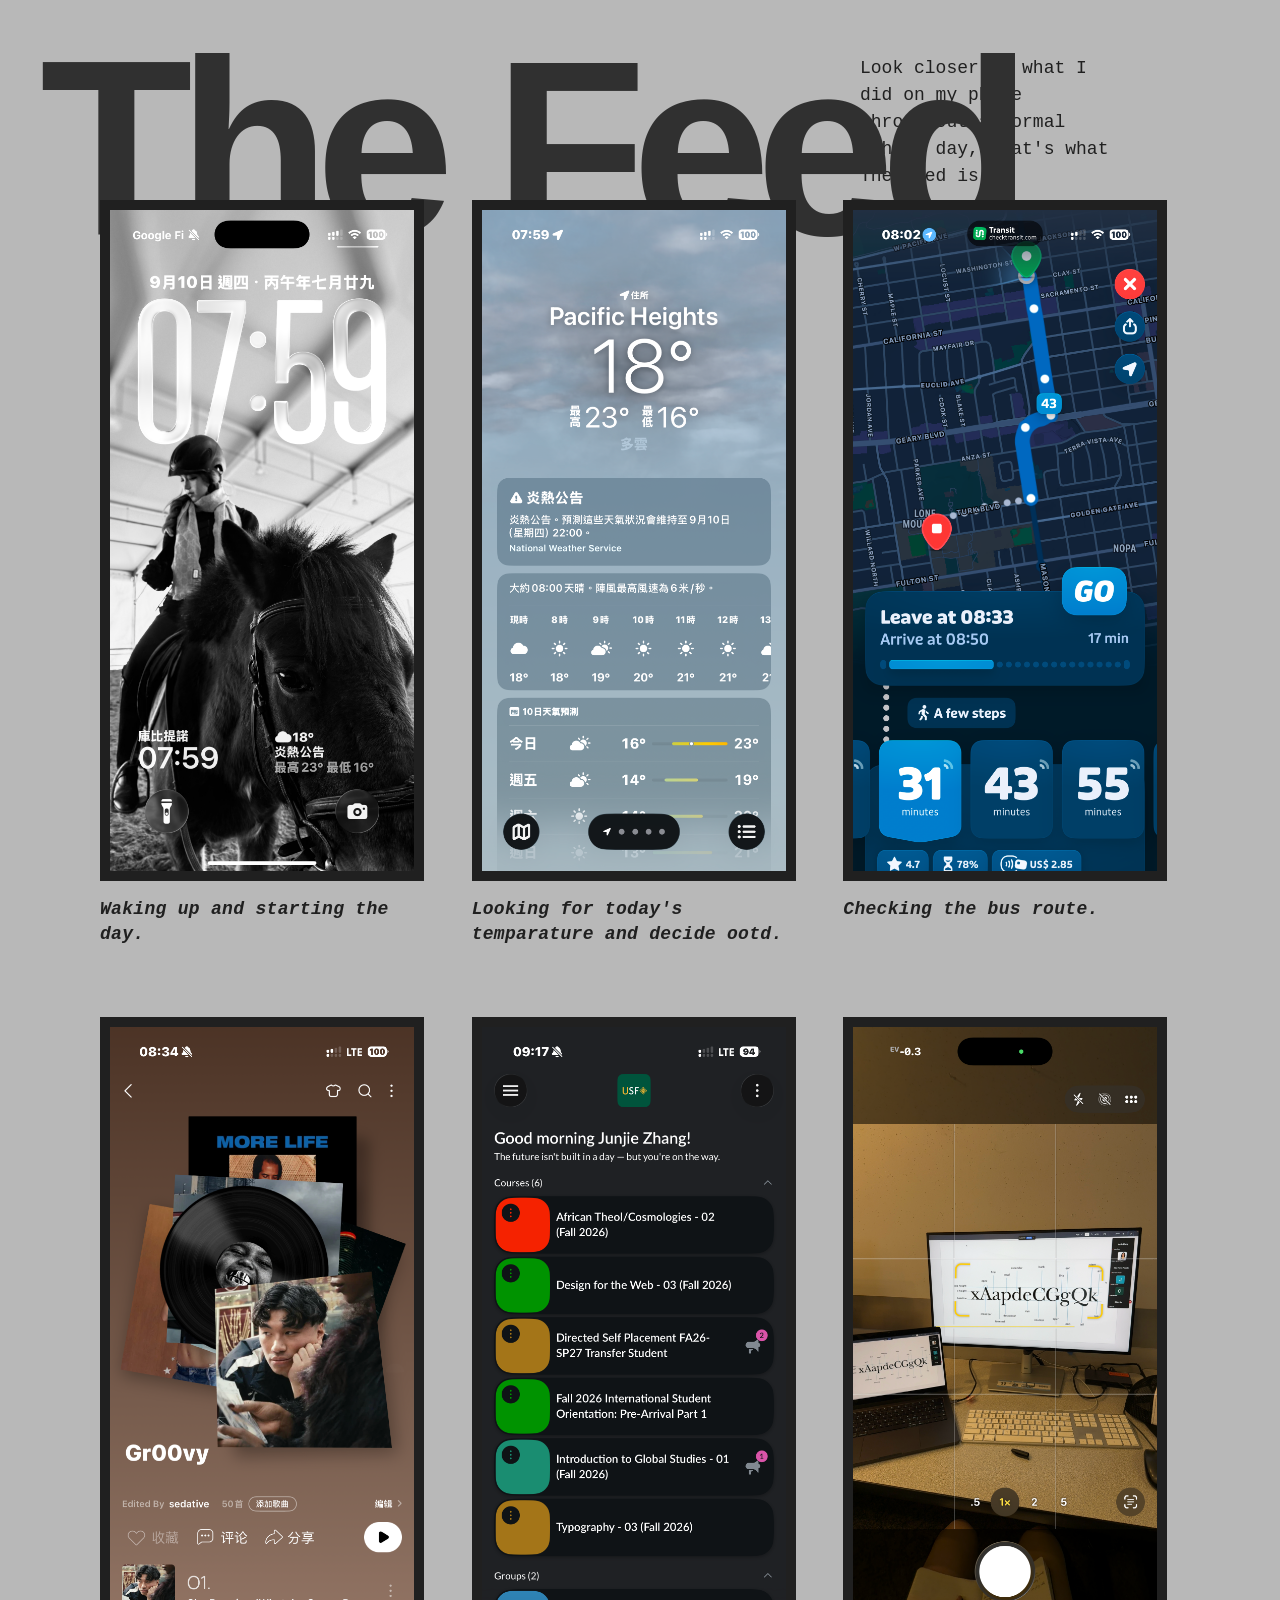
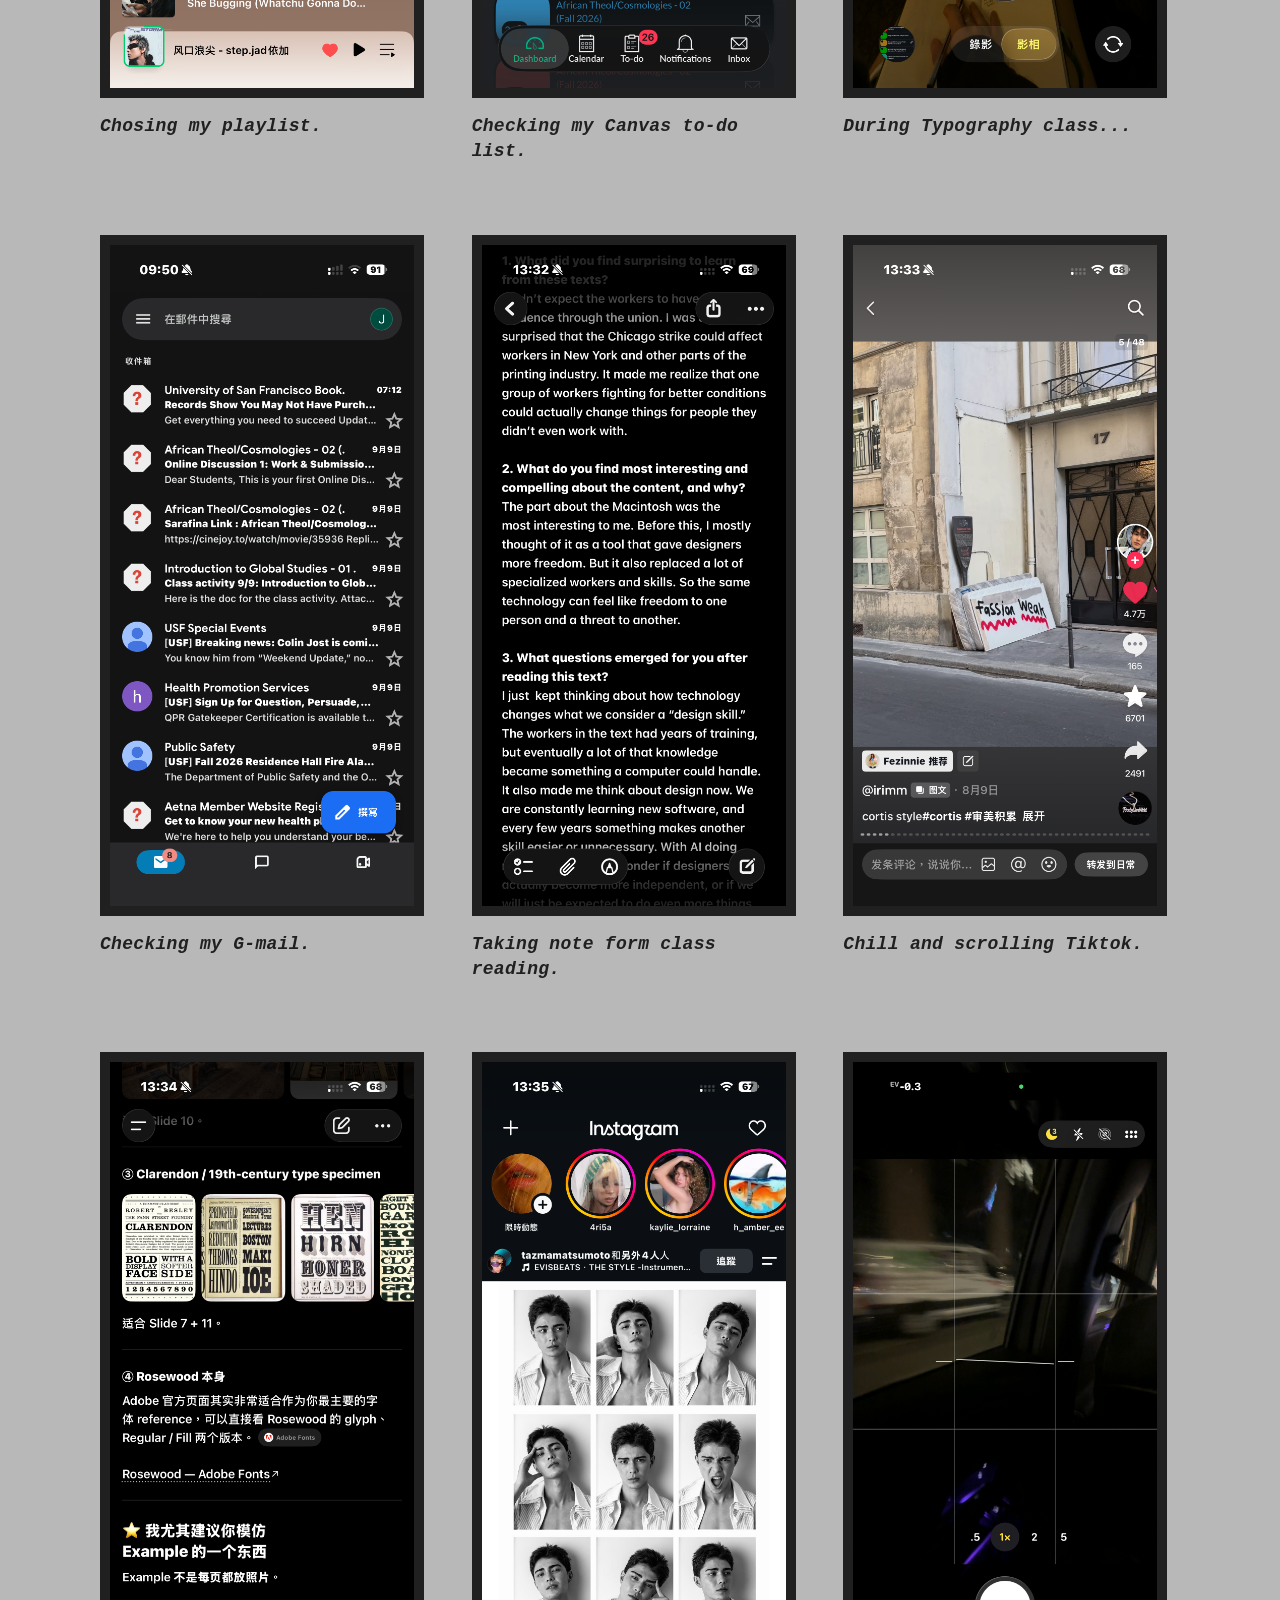
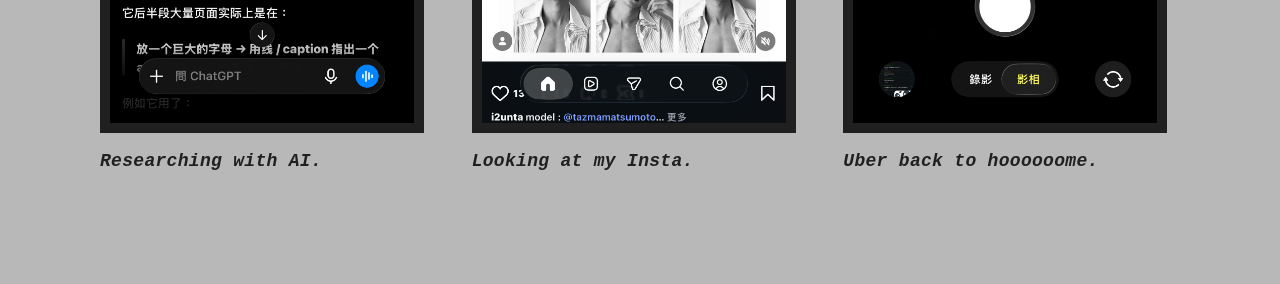
==== feed.html @ 2394cb05 "initial commit" ====
<!DOCTYPE html>

<html>
    <head>
        <meta charset="utf-8">
        <meta http-equiv="X-UA-Compatible" content="IE=edge">
        <title></title>
        <meta name="description" content="">
        <meta name="viewport" content="width=device-width, initial-scale=1">
        <link rel="stylesheet" href="style.css">
    </head>
    <body>
        <h1>The Feed</h1>
        <p class="intro">
         Look closer at what I did on my phone throughout a normal school day,
         that's what The Feed is.
        </p>

        <div class="feed">

            <div class="post">
                <img src="img/homepage.PNG" alt="Home page">
                <p>Waking up and starting the day.</p>
            </div>

            <div class="post">
                <img src="img/weather.PNG" alt="Looking for weather">
                <p>Looking for today's temparature and decide ootd.</p>
            </div>

            <div class="post">
                <img src="img/bus.PNG" alt="commuting">
                <p>Checking the bus route.</p>
            </div>

            <div class="post">
                <img src="img/music.PNG" alt="listening music">
                <p>Chosing my playlist.</p>
            </div>

            <div class="post">
                <img src="img/canvas.PNG" alt="checking canvas">
                <p>Checking my Canvas to-do list.</p>
            </div>

            <div class="post">
                <img src="img/class.PNG" alt="during class">
                <p>During Typography class...</p>
            </div>

            <div class="post">
                <img src="img/emial.PNG" alt="Checking e-mail">
                <p>Checking my G-mail.</p>
            </div>

            <div class="post">
                <img src="img/note.PNG" alt="reding notes">
                <p>Taking note form class reading.</p>
            </div>

            <div class="post">
                <img src="img/tiktok.PNG" alt="scrolling tiktok">
                <p>Chill and scrolling Tiktok.</p>
            </div>

            <div class="post">
                <img src="img/chatgpt.PNG" alt="researching from ChapGPT">
                <p>Researching with AI.</p>
            </div>

            <div class="post">
                <img src="img/ins.PNG" alt="scorlling ins">
                <p>Looking at my Insta.</p>
            </div>
            
            <div class="post">
                <img src="img/back to my own place.PNG" alt="going home">
                <p>Uber back to hoooooome.</p>
            </div>

        </div>
    </body>
</html>
---- style.css ----
body {
    background-color: #b8b8b8;
    color: #202020;
    font-family: Arial, Helvetica, sans-serif;
    margin: 0;
    padding: 40px;
}

h1 {
    position: absolute;
    top: 55px;
    left: 40px;
    z-index: 1;
    margin: 0;
    font-size: 250px;
    line-height: 0.75;
    font-weight: 800;
    letter-spacing: -15px;
    color: #303030;
    white-space: nowrap;
    font-family: Arial, Helvetica, sans-serif
}

.feed {
    position: relative;
    z-index: 2;
    width: 90%;
    max-width: 1200px;
    margin: 160px auto 0;
}

.post {
    display: inline-block;
    width: 30%;
    margin-right: 4%;
    margin-bottom: 70px;
    vertical-align: top;
}

.post:nth-child(3n) {
    margin-right: 0;
}

.post img {
    width: 100%;
    height: auto;
    display: block;
    box-sizing: border-box;
    border: 10px solid #202020;
    background-color: #eeeeee;
}

.post p {
    font-family: 'Courier New', Courier, monospace;
    font-size: 18px;
    font-weight: bold;
    font-style: italic;
    line-height: 1.4;
    letter-spacing: 0.3px;
    margin: 16px 0 0;
    text-align: left;
    color: #202020;
}

@media (max-width: 700px) {

    body {
        padding: 20px;
    }

    h1 {
        top: 40px;
        left: 20px;
        font-size: 110px;
        letter-spacing: -7px;
    }

    .feed {
        width: 100%;
        margin-top: 120px;
    }

    .post {
        width: 46%;
        margin-right: 7%;
        margin-bottom: 50px;
    }

    .post:nth-child(3n) {
        margin-right: 7%;
    }

    .post:nth-child(2n) {
        margin-right: 0;
    }

    .post img {
        border-width: 7px;
    }

    .post p {
        font-size: 15px;
    }
}
.intro {
    position: absolute;
    top: 55px;
    right: 160px;
    width: 260px;

    font-family: 'Courier New', Courier, monospace;
    font-size: 18px;
    line-height: 1.5;
    font-weight: normal;

    color: #202020;
    margin: 0;
}
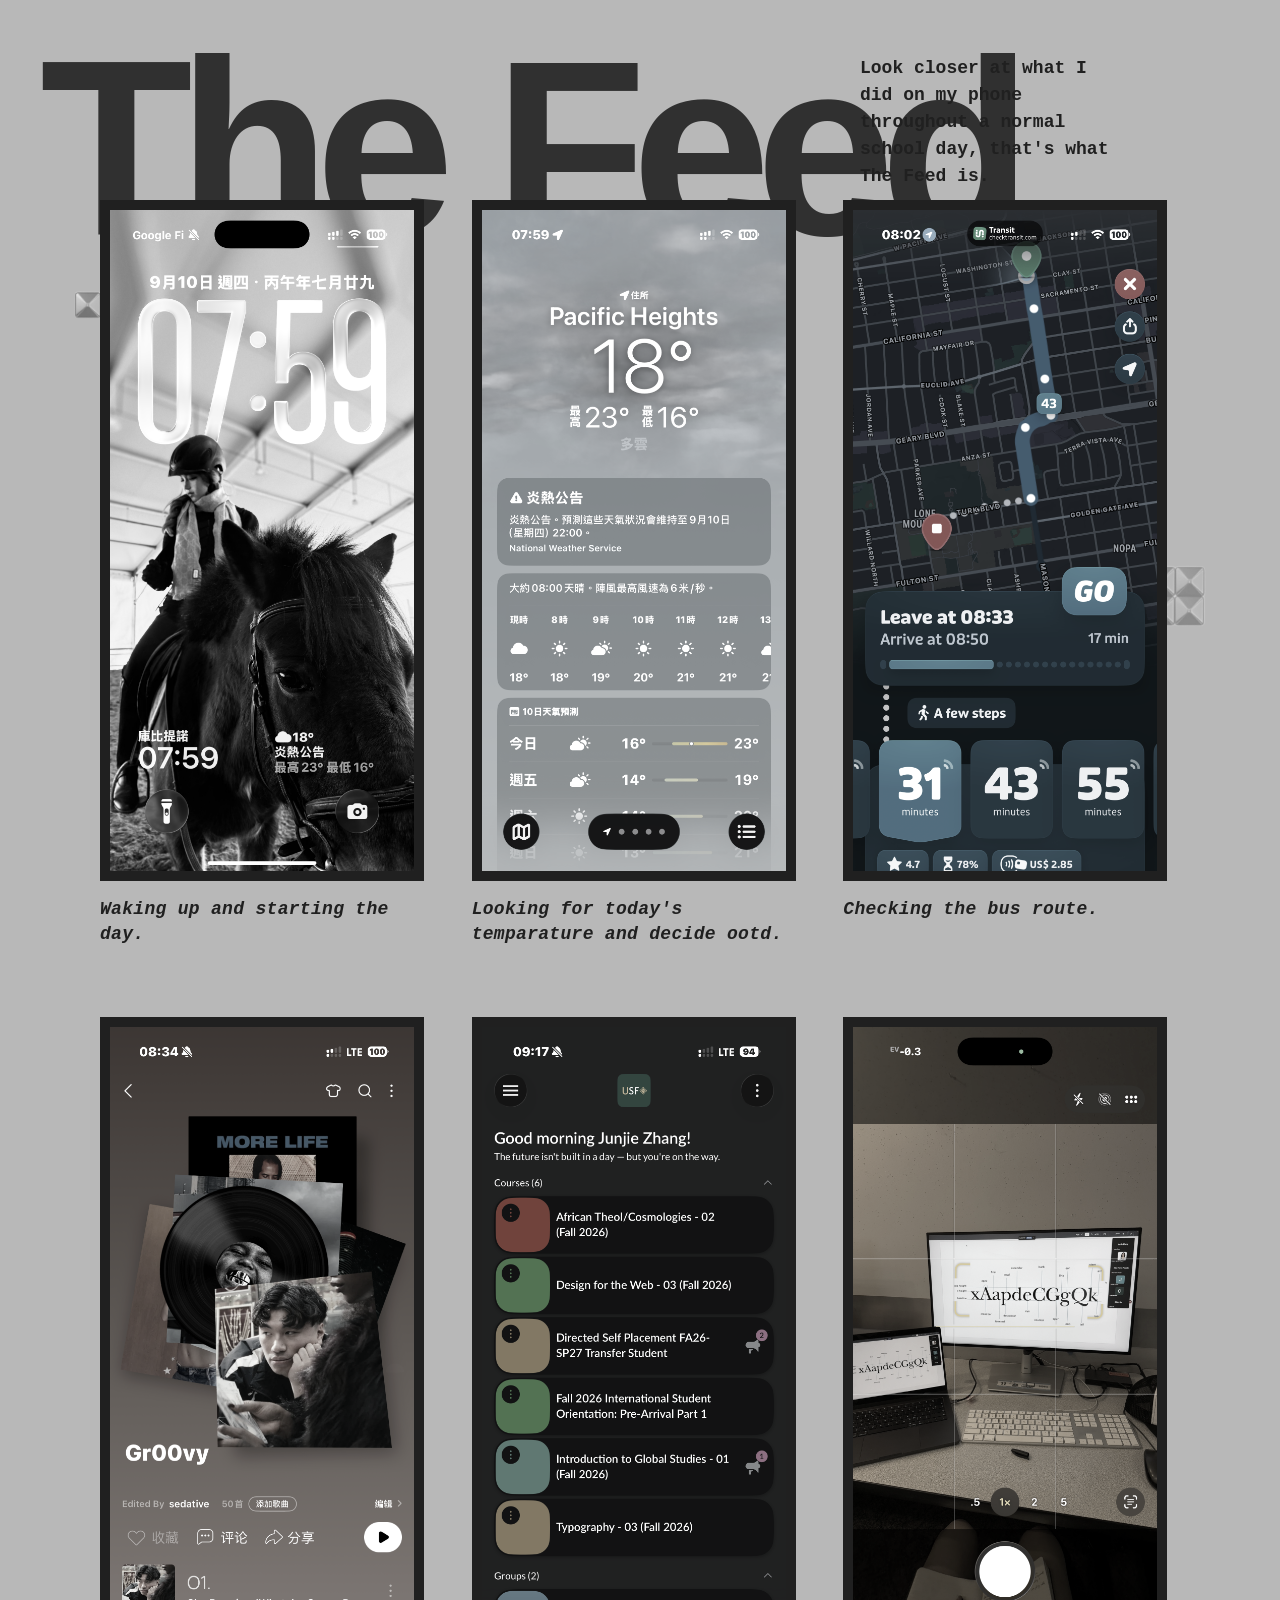
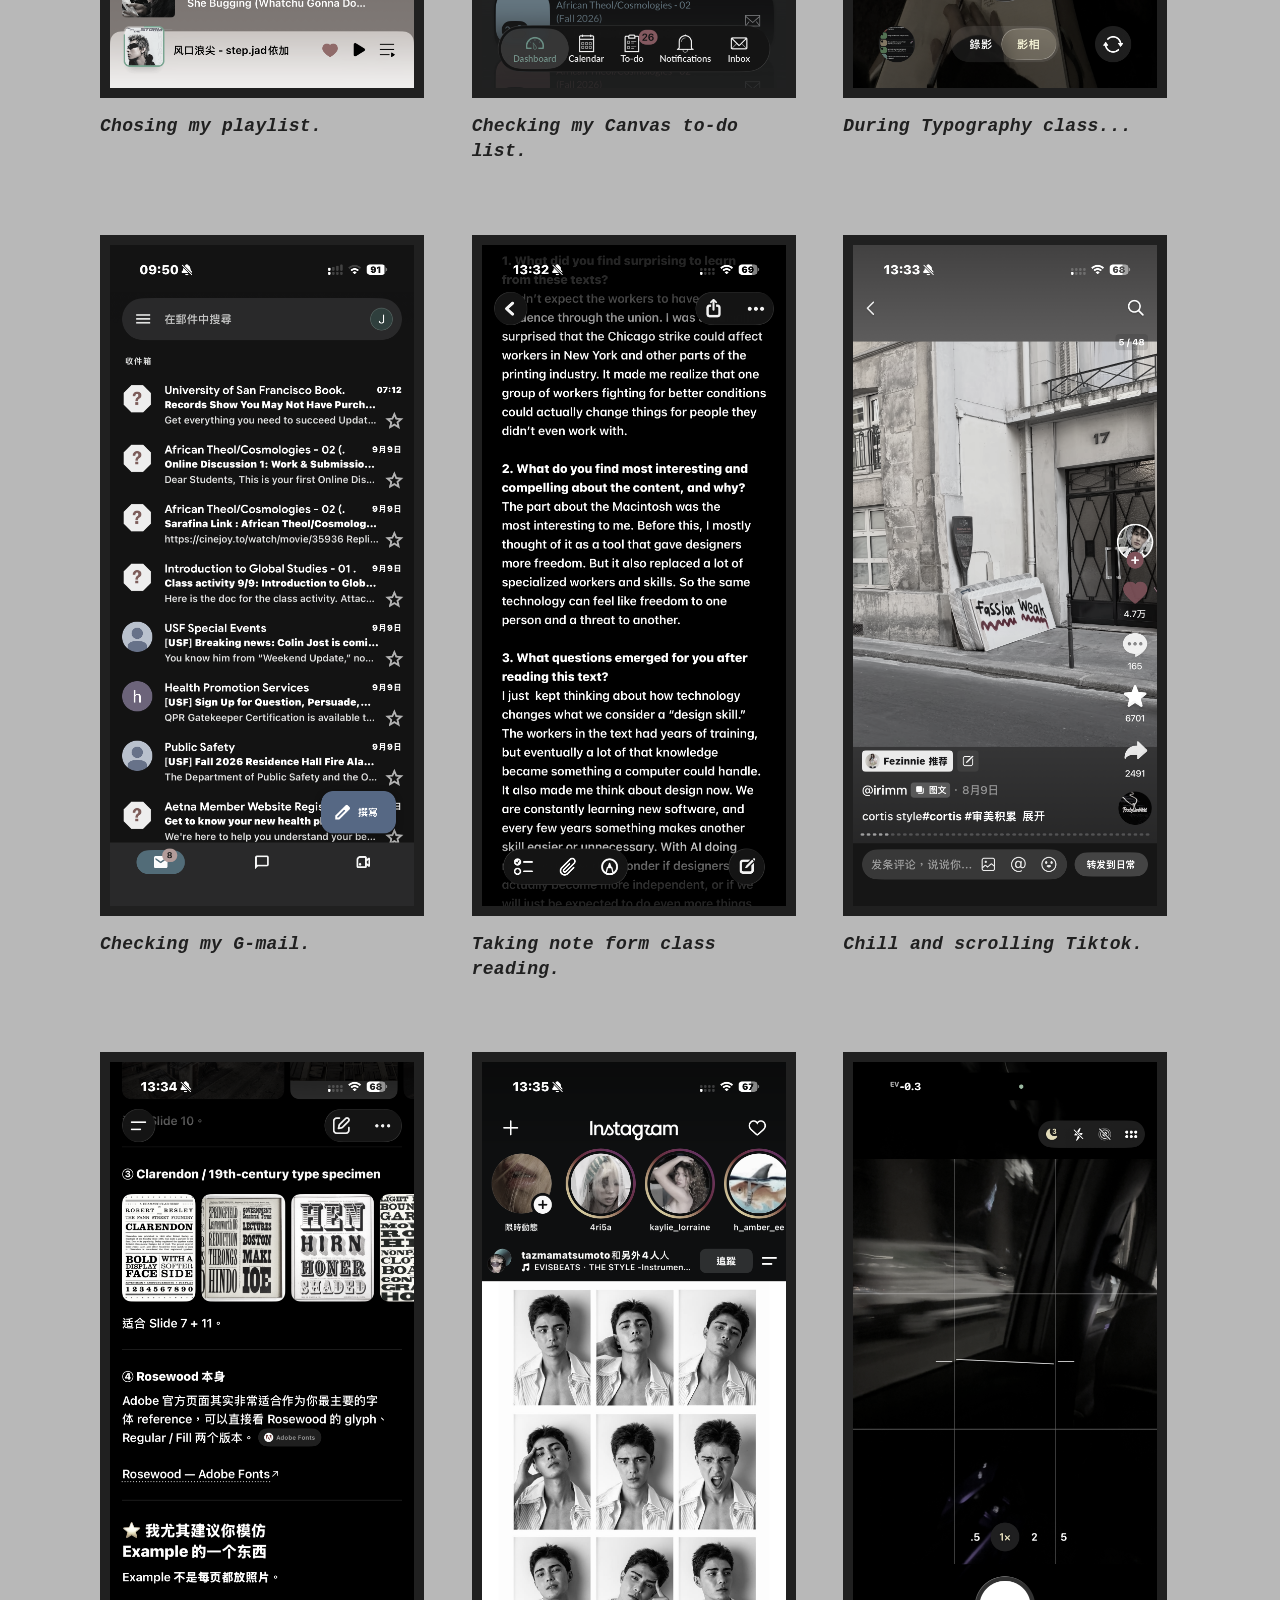
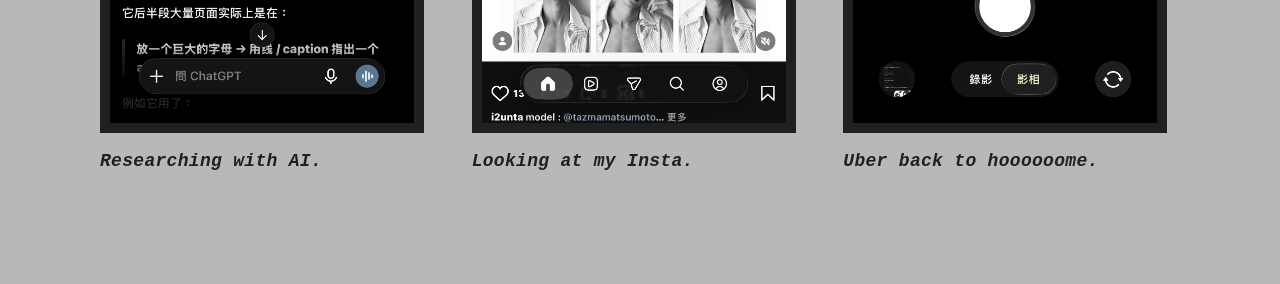
==== commit 821ec549: "changes" ====
--- a/feed.html
+++ b/feed.html
@@ -10,11 +10,18 @@
         <link rel="stylesheet" href="style.css">
     </head>
     <body>
+        <div class="fixed-layer">
         <h1>The Feed</h1>
         <p class="intro">
          Look closer at what I did on my phone throughout a normal school day,
          that's what The Feed is.
         </p>
+         <div class="background-elements">
+                 <img src="img/c1.png" class="bg-flower">
+                 <img src="img/c2.png" class="bg-horse">
+                 <img src="img/c3.png" class="bg-camera">
+         </div>
+        </div>
 
         <div class="feed">
 
@@ -77,6 +84,7 @@
                 <img src="img/back to my own place.PNG" alt="going home">
                 <p>Uber back to hoooooome.</p>
             </div>
+            
 
         </div>
     </body>
--- a/style.css
+++ b/style.css
@@ -4,10 +4,36 @@
     font-family: Arial, Helvetica, sans-serif;
     margin: 0;
     padding: 40px;
+
+}
+.fixed-layer {
+    position: fixed;
+    inset: 0;
+    z-index: 1;
+    pointer-events: none;
+}
+
+.fixed-layer h1 {
+    position: absolute;
+    top: 55px;
+    left: 40px;
+    z-index: 1;
+}
+
+.fixed-layer .intro {
+    position: absolute;
+    top: 55px;
+    right: 160px;
+    z-index: 1;
+}
+
+.fixed-layer img {
+    position: absolute;
+    z-index: 0;
 }
 
 h1 {
-    position: absolute;
+    position: fixed;
     top: 55px;
     left: 40px;
     z-index: 1;
@@ -48,7 +74,15 @@
     box-sizing: border-box;
     border: 10px solid #202020;
     background-color: #eeeeee;
+    filter: grayscale(15%) saturate(25%);
+    transition: filter 0.4s ease, transform 0.4s ease;
 }
+.post img:hover {
+    filter: grayscale(0%) saturate(100%);
+    transform: scale(1.02);
+}
+
+
 
 .post p {
     font-family: 'Courier New', Courier, monospace;
@@ -60,6 +94,10 @@
     margin: 16px 0 0;
     text-align: left;
     color: #202020;
+    transition: letter-spacing 0.3s ease;
+}
+.post:hover p {
+    letter-spacing: 1.5px;
 }
 
 @media (max-width: 700px) {
@@ -103,7 +141,7 @@
     }
 }
 .intro {
-    position: absolute;
+    position: fixed;
     top: 55px;
     right: 160px;
     width: 260px;
@@ -111,8 +149,42 @@
     font-family: 'Courier New', Courier, monospace;
     font-size: 18px;
     line-height: 1.5;
-    font-weight: normal;
+    font-weight: bold;
 
     color: #202020;
     margin: 0;
+}
+.background-elements {
+    position: fixed;
+    top: 0;
+    left: 0;
+    width: 100%;
+    height: 100%;
+    z-index: 1;
+    pointer-events: none;
+}
+
+.background-elements img {
+    position: absolute;
+}
+
+.bg-flower {
+    width: 180px;
+    top: 180px;
+    left: 40px;
+    opacity: 0.7;
+}
+
+.bg-horse {
+    width: 250px;
+    top: 500px;
+    right: 30px;
+    opacity: 0.5;
+}
+
+.bg-camera {
+    width: 160px;
+    bottom: 100px;
+    left: 100px;
+    opacity: 0.6;
 }
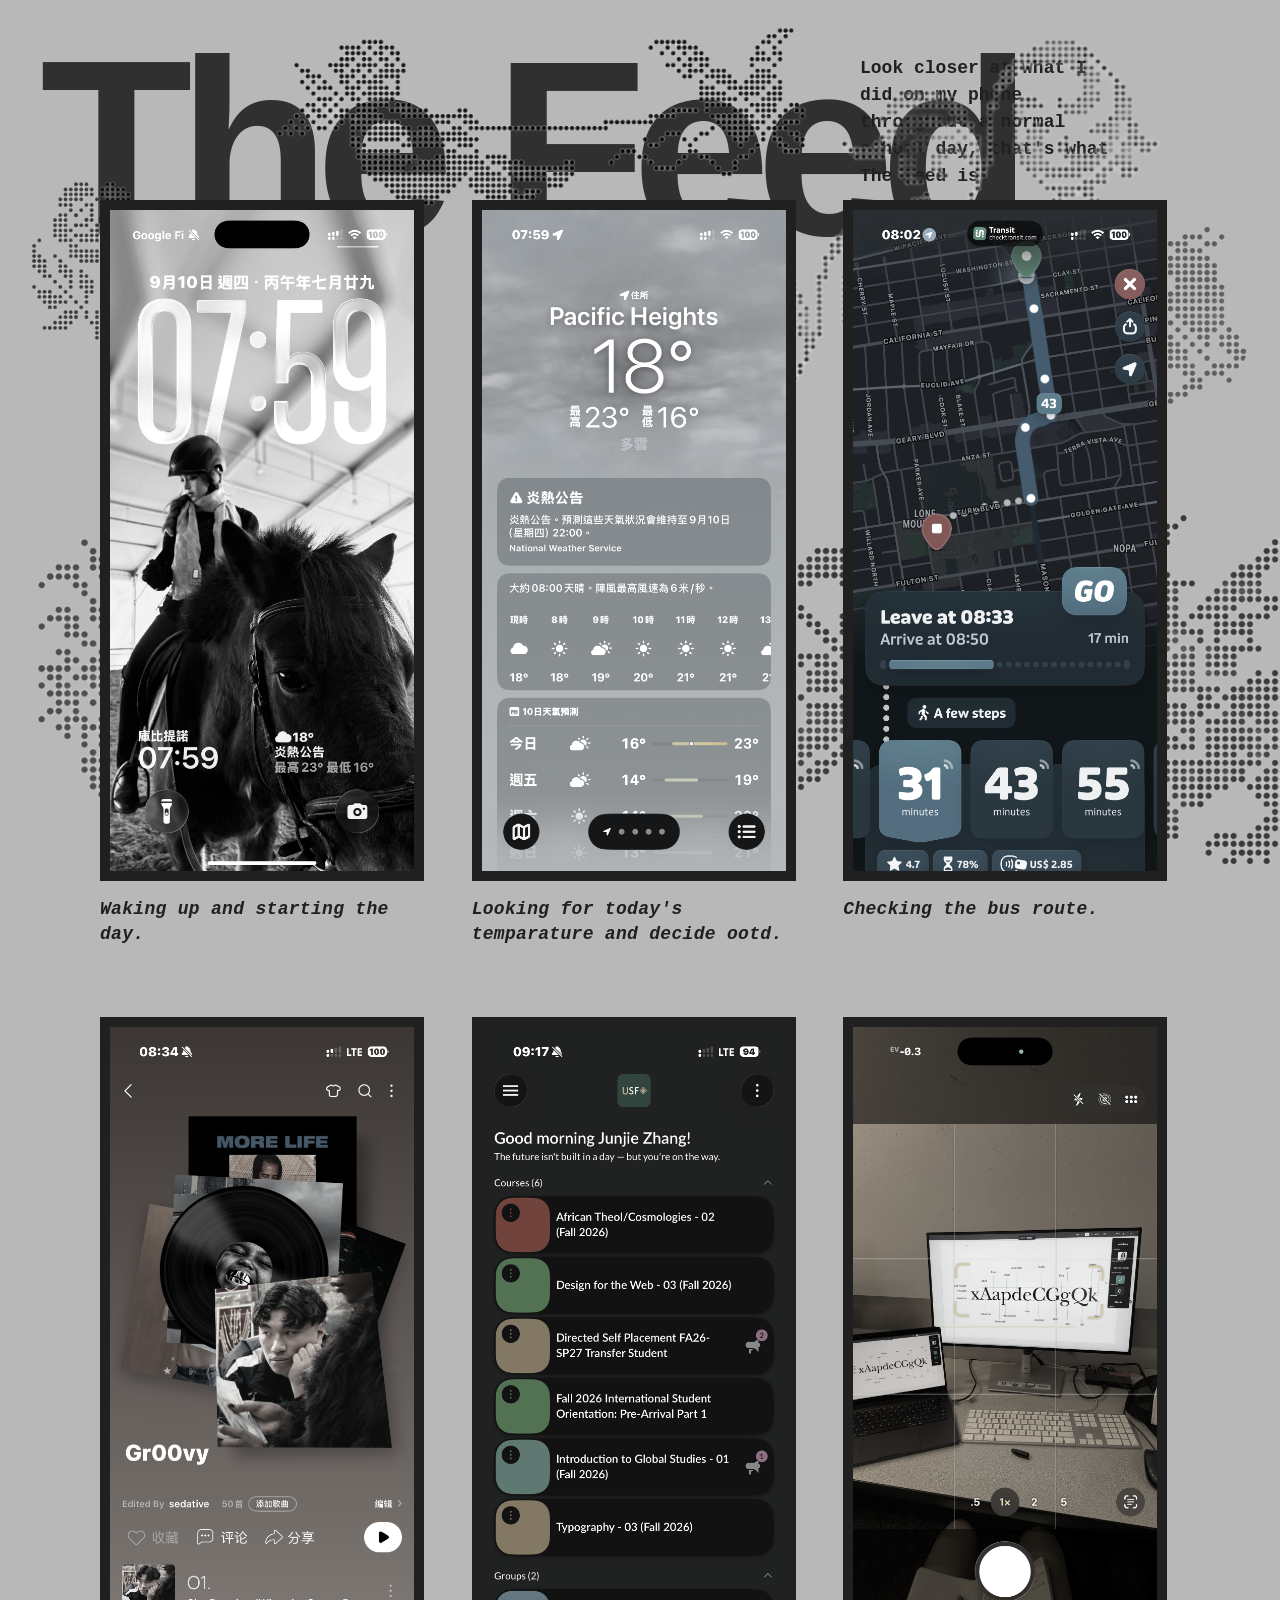
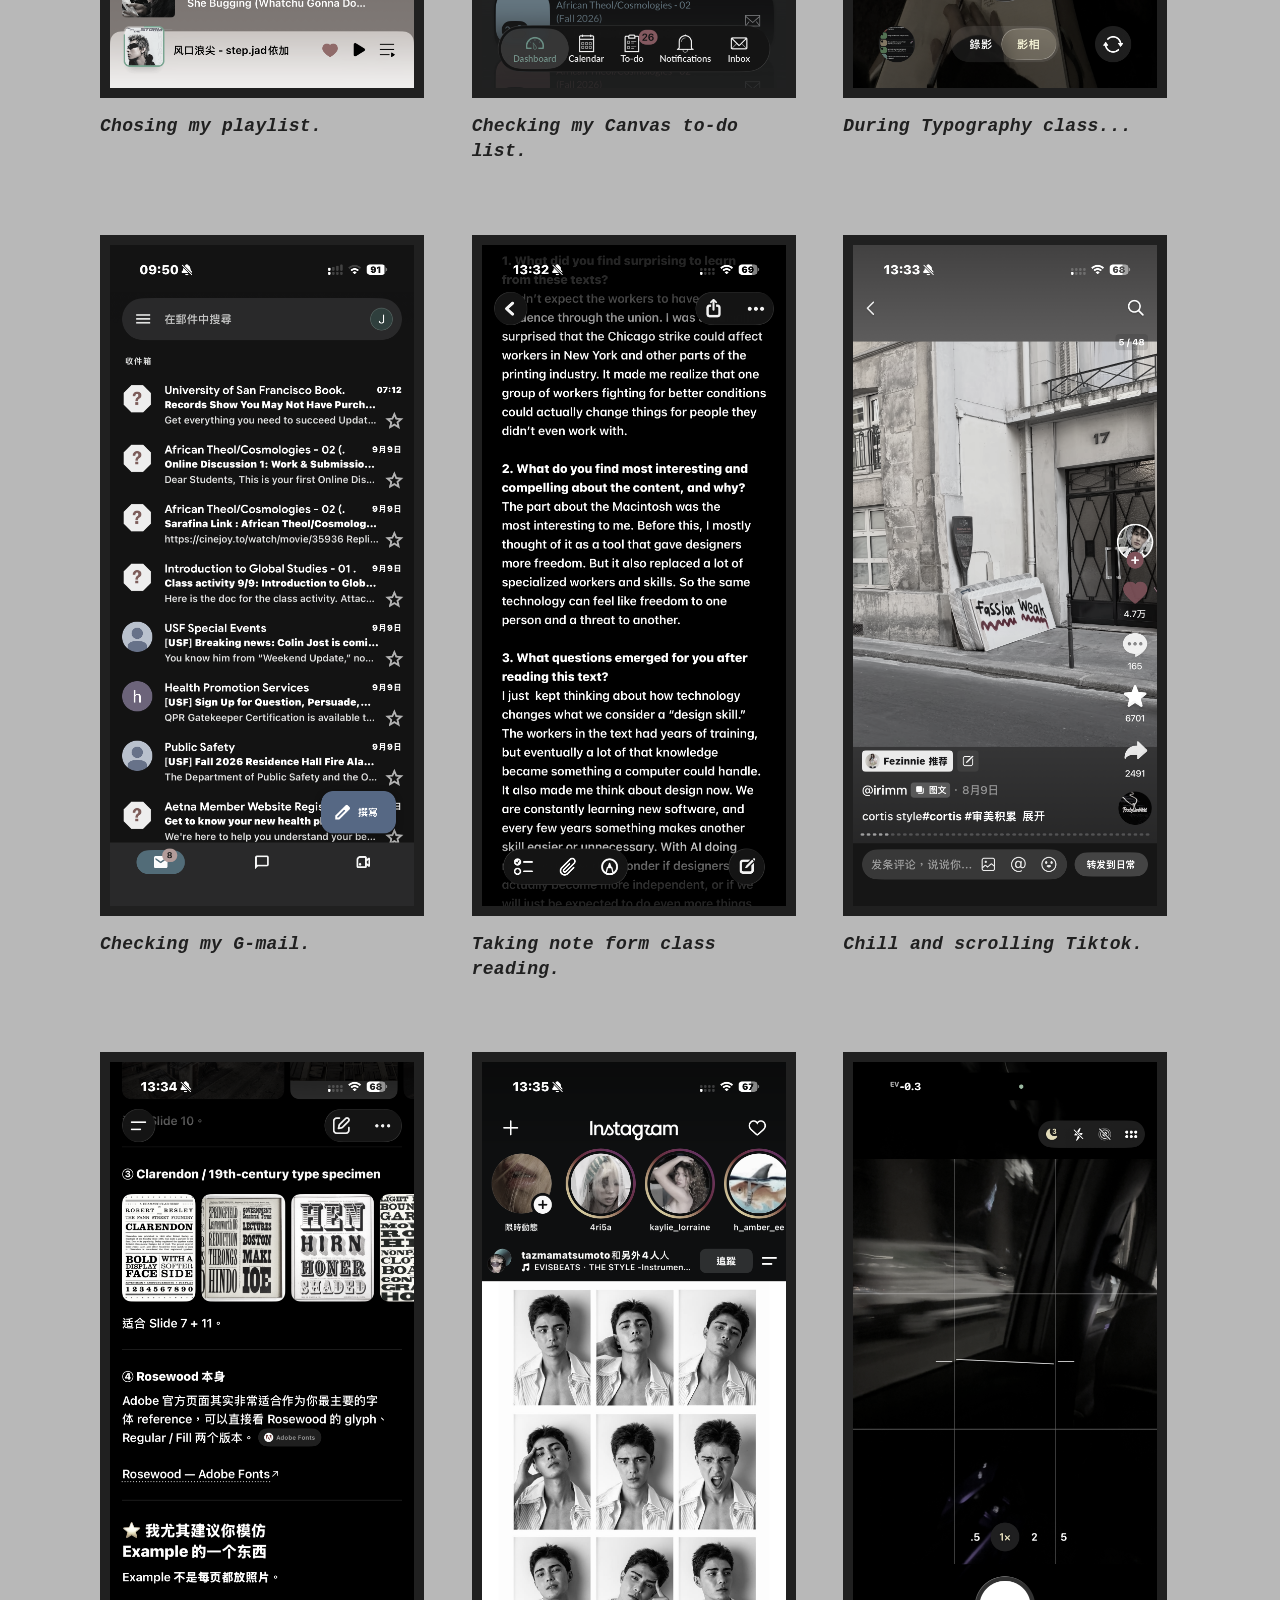
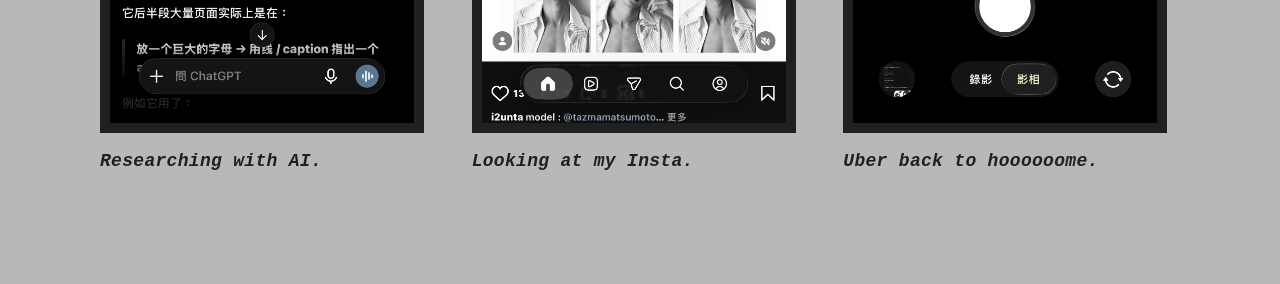
==== commit 91111f70: "change" ====
--- a/feed.html
+++ b/feed.html
@@ -17,9 +17,12 @@
          that's what The Feed is.
         </p>
          <div class="background-elements">
-                 <img src="img/c1.png" class="bg-flower">
-                 <img src="img/c2.png" class="bg-horse">
-                 <img src="img/c3.png" class="bg-camera">
+                 <img src="img/1.png" class="bg-1">
+                 <img src="img/2.png" class="bg-2">
+                 <img src="img/3.png" class="bg-3">
+                 <img src="img/4.png" class="bg-4">
+                 <img src="img/10.png" class="bg-5">
+                 <img src="img/9.png" class="bg-6">
          </div>
         </div>
 
--- a/style.css
+++ b/style.css
@@ -153,6 +153,7 @@
 
     color: #202020;
     margin: 0;
+    z-index: 3;
 }
 .background-elements {
     position: fixed;
@@ -168,23 +169,44 @@
     position: absolute;
 }
 
-.bg-flower {
+.bg-1 {
     width: 180px;
-    top: 180px;
-    left: 40px;
+    top: 160px;
+    left: 1px;
     opacity: 0.7;
 }
 
-.bg-horse {
+.bg-2 {
     width: 250px;
-    top: 500px;
-    right: 30px;
+    top: 200px;
+    right: 25px;
     opacity: 0.5;
 }
 
-.bg-camera {
-    width: 160px;
-    bottom: 100px;
-    left: 100px;
+.bg-3 {
+    width: 360px;
+    bottom: 20px;
+    left: 10px;
     opacity: 0.6;
+}
+
+
+.bg-4 {
+    width: 850px;
+    bottom: 1px;
+    left: 620px;
+    opacity: 0.7;
+}
+
+.bg-5 {
+    width: 550px;
+    top: 10px;
+    left: 270px;
+    opacity: 0.9;
+}
+.bg-6 {
+    width: 550px;
+    top: 10px;
+    right: 70px;
+    opacity: 0.9;
 }
